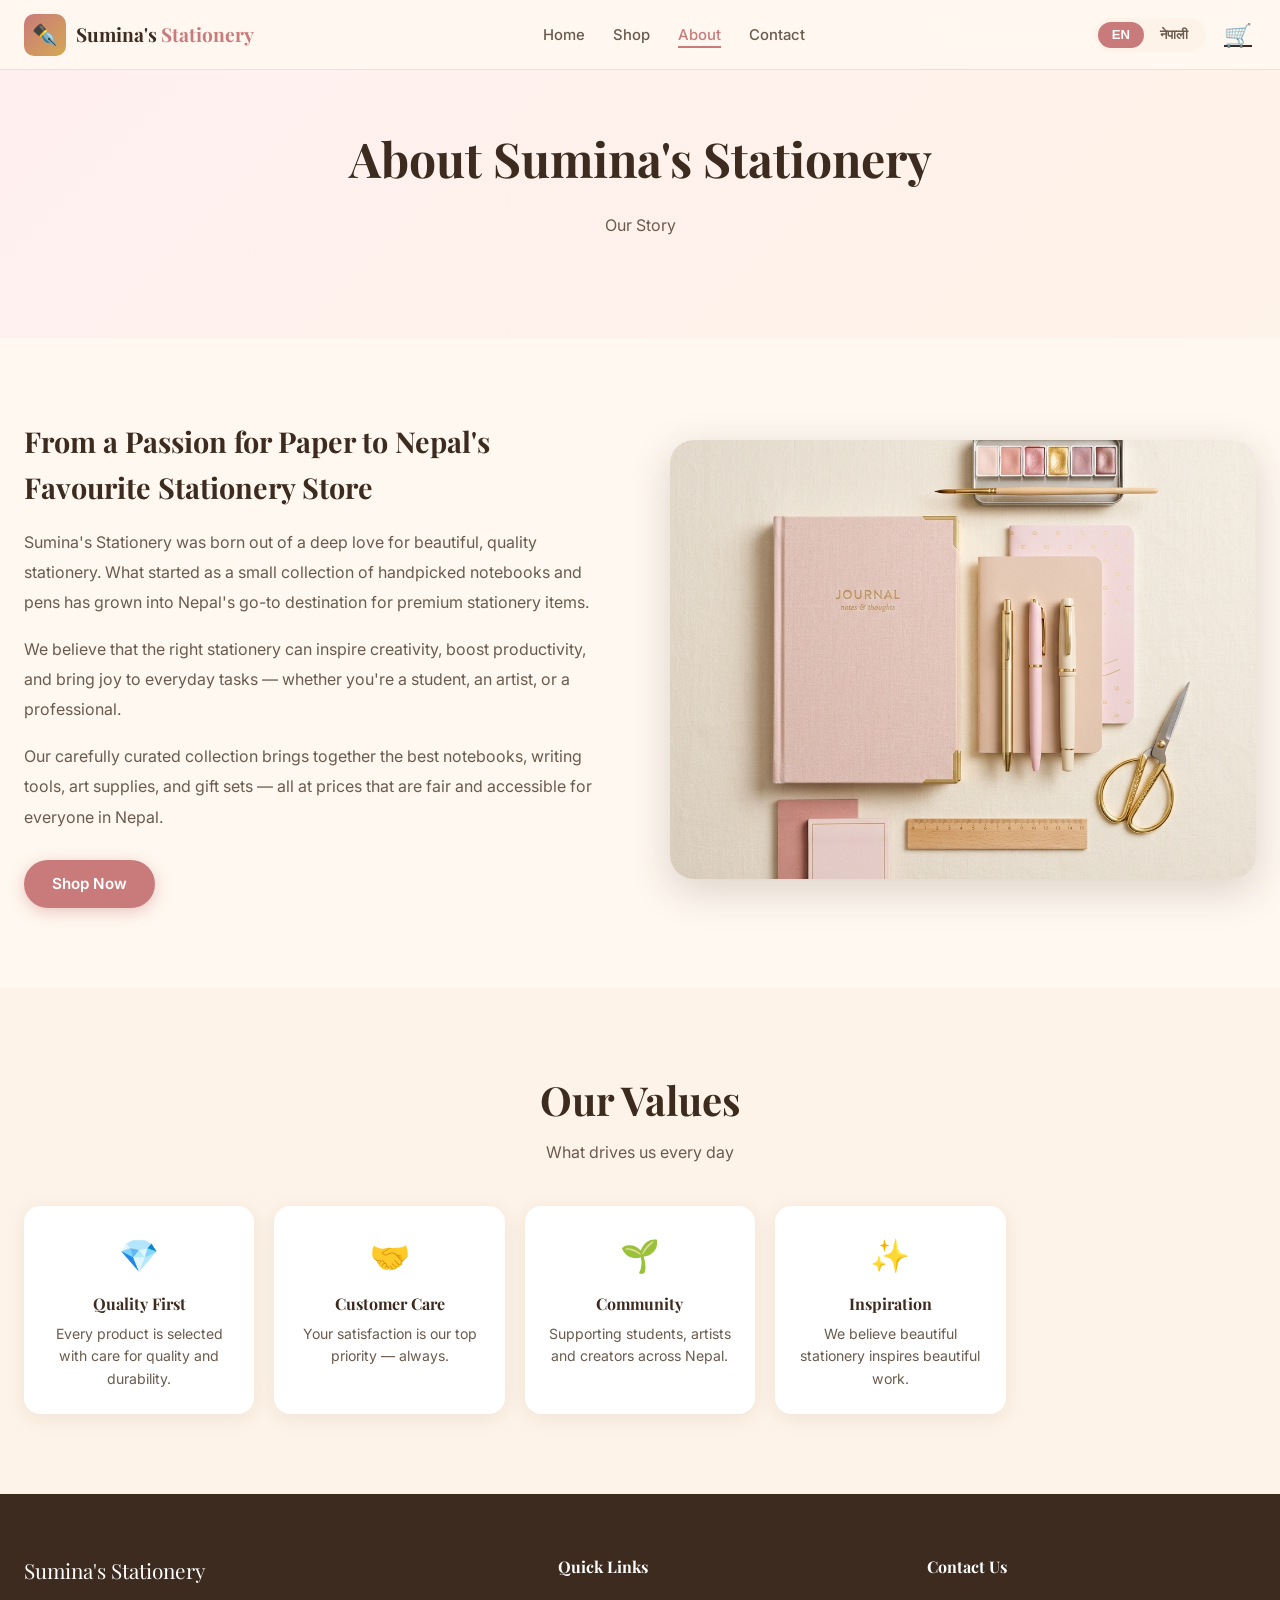
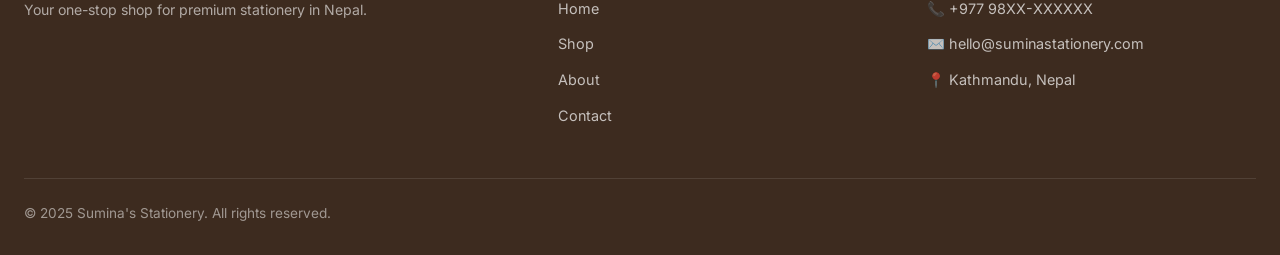
==== about.html @ b9348731 "Initial commit: Complete bilingual stationery shop website" ====
<!DOCTYPE html>
<html lang="en">
<head>
<meta charset="UTF-8">
<meta name="viewport" content="width=device-width, initial-scale=1.0">
<title>About — Sumina's Stationery</title>
<meta name="description" content="Learn about Sumina's Stationery — Nepal's favourite stationery shop.">
<link rel="stylesheet" href="css/style.css">
</head>
<body>

<nav class="navbar" id="navbar">
  <div class="container">
    <a href="index.html" class="nav-brand">
      <div class="nav-brand-icon">✒️</div>
      <span class="nav-brand-text">Sumina's <span>Stationery</span></span>
    </a>
    <ul class="nav-links" id="nav-links">
      <li><a href="index.html" data-key="nav_home">Home</a></li>
      <li><a href="shop.html" data-key="nav_shop">Shop</a></li>
      <li><a href="about.html" data-key="nav_about">About</a></li>
      <li><a href="contact.html" data-key="nav_contact">Contact</a></li>
    </ul>
    <div class="nav-actions">
      <div class="lang-toggle">
        <button class="lang-btn active" data-lang="en">EN</button>
        <button class="lang-btn" data-lang="np">नेपाली</button>
      </div>
      <a href="cart.html" class="cart-icon-btn">🛒<span class="cart-badge">0</span></a>
      <button class="menu-btn" id="menu-btn"><span></span><span></span><span></span></button>
    </div>
  </div>
</nav>

<div class="about-hero">
  <h1 class="about-title" data-key="about_title">About Sumina's Stationery</h1>
  <p class="section-sub" data-key="about_subtitle">Our Story</p>
</div>

<section>
  <div class="container">
    <div class="about-grid">
      <div class="about-text">
        <h2>From a Passion for Paper to Nepal's Favourite Stationery Store</h2>
        <p>Sumina's Stationery was born out of a deep love for beautiful, quality stationery. What started as a small collection of handpicked notebooks and pens has grown into Nepal's go-to destination for premium stationery items.</p>
        <p>We believe that the right stationery can inspire creativity, boost productivity, and bring joy to everyday tasks — whether you're a student, an artist, or a professional.</p>
        <p>Our carefully curated collection brings together the best notebooks, writing tools, art supplies, and gift sets — all at prices that are fair and accessible for everyone in Nepal.</p>
        <a href="shop.html" class="btn btn-primary" style="margin-top:12px;" data-key="hero_btn_shop">Shop Now</a>
      </div>
      <div>
        <img src="images/hero.jpg" alt="About Sumina's Stationery" style="width:100%;border-radius:24px;box-shadow:0 12px 40px rgba(61,43,31,.18);object-fit:cover;aspect-ratio:4/3;">
      </div>
    </div>
  </div>
</section>

<section class="section" style="background:var(--cream2);">
  <div class="container">
    <div class="text-center">
      <h2 class="section-title">Our Values</h2>
      <p class="section-sub">What drives us every day</p>
    </div>
    <div class="values-grid" style="margin-top:40px;">
      <div class="value-card">
        <div class="value-icon">💎</div>
        <h3>Quality First</h3>
        <p>Every product is selected with care for quality and durability.</p>
      </div>
      <div class="value-card">
        <div class="value-icon">🤝</div>
        <h3>Customer Care</h3>
        <p>Your satisfaction is our top priority — always.</p>
      </div>
      <div class="value-card">
        <div class="value-icon">🌱</div>
        <h3>Community</h3>
        <p>Supporting students, artists and creators across Nepal.</p>
      </div>
      <div class="value-card">
        <div class="value-icon">✨</div>
        <h3>Inspiration</h3>
        <p>We believe beautiful stationery inspires beautiful work.</p>
      </div>
    </div>
  </div>
</section>

<footer class="footer">
  <div class="container">
    <div class="footer-grid">
      <div>
        <div class="footer-brand-name">Sumina's Stationery</div>
        <p class="footer-tagline" data-key="footer_tagline">Your one-stop shop for premium stationery in Nepal.</p>
      </div>
      <div>
        <h4 data-key="footer_links">Quick Links</h4>
        <ul>
          <li><a href="index.html" data-key="nav_home">Home</a></li>
          <li><a href="shop.html" data-key="nav_shop">Shop</a></li>
          <li><a href="about.html" data-key="nav_about">About</a></li>
          <li><a href="contact.html" data-key="nav_contact">Contact</a></li>
        </ul>
      </div>
      <div>
        <h4 data-key="footer_contact">Contact Us</h4>
        <ul>
          <li><a href="#">📞 +977 98XX-XXXXXX</a></li>
          <li><a href="#">✉️ hello@suminastationery.com</a></li>
          <li><a href="#">📍 Kathmandu, Nepal</a></li>
        </ul>
      </div>
    </div>
    <div class="footer-bottom">
      <span class="footer-copy" data-key="footer_rights">© 2025 Sumina's Stationery. All rights reserved.</span>
    </div>
  </div>
</footer>

<script src="js/products.js"></script>
<script src="js/language.js"></script>
<script src="js/cart.js"></script>
<script src="js/main.js"></script>
</body>
</html>
---- css/style.css ----
@import url('https://fonts.googleapis.com/css2?family=Playfair+Display:wght@400;600;700&family=Inter:wght@300;400;500;600&display=swap');

*,*::before,*::after{margin:0;padding:0;box-sizing:border-box;}

:root{
  --primary:#C97B7B;--primary-light:#F2C4C4;--primary-bg:#FFF0F0;
  --secondary:#8FAF8F;--accent:#D4A853;--accent-light:#F0D79A;
  --cream:#FFF8F0;--cream2:#FEF3E8;--white:#FFFFFF;
  --dark:#3D2B1F;--medium:#6B5B4E;--light:#9B8B7E;--border:#EEE0D5;
  --font-h:'Playfair Display',serif;--font-b:'Inter',sans-serif;
  --r:16px;--r-sm:8px;--r-lg:28px;
  --sh:0 4px 20px rgba(61,43,31,.08);--sh-h:0 12px 40px rgba(61,43,31,.18);
  --tr:all .3s ease;--nav:70px;
}

html{scroll-behavior:smooth;}
body{font-family:var(--font-b);background:var(--cream);color:var(--dark);line-height:1.6;overflow-x:hidden;}

.container{max-width:1280px;margin:0 auto;padding:0 24px;}
.section{padding:80px 0;}
.section-title{font-family:var(--font-h);font-size:clamp(1.8rem,4vw,2.5rem);margin-bottom:8px;}
.section-sub{color:var(--medium);margin-bottom:40px;}
.text-center{text-align:center;}
.w-full{width:100%;}
.mt-sm{margin-top:12px;}

/* Buttons */
.btn{display:inline-flex;align-items:center;gap:8px;padding:12px 28px;border-radius:50px;font-weight:600;font-size:.95rem;cursor:pointer;transition:var(--tr);border:none;text-decoration:none;font-family:var(--font-b);}
.btn-primary{background:var(--primary);color:#fff;box-shadow:0 4px 15px rgba(201,123,123,.4);}
.btn-primary:hover{background:#B56868;transform:translateY(-2px);box-shadow:0 8px 25px rgba(201,123,123,.5);}
.btn-secondary{background:transparent;color:var(--primary);border:2px solid var(--primary);}
.btn-secondary:hover{background:var(--primary);color:#fff;transform:translateY(-2px);}
.btn-accent{background:var(--accent);color:#fff;box-shadow:0 4px 15px rgba(212,168,83,.4);}
.btn-accent:hover{background:#BF9340;transform:translateY(-2px);}

/* Badge */
.badge{display:inline-block;padding:4px 12px;border-radius:50px;font-size:.72rem;font-weight:700;text-transform:uppercase;letter-spacing:.5px;}
.badge-new{background:var(--secondary);color:#fff;}
.badge-sale{background:var(--primary);color:#fff;}
.badge-hot{background:var(--accent);color:#fff;}

/* Navbar */
.navbar{position:fixed;top:0;left:0;right:0;height:var(--nav);background:rgba(255,248,240,.93);backdrop-filter:blur(20px);border-bottom:1px solid var(--border);z-index:1000;transition:var(--tr);}
.navbar.scrolled{box-shadow:var(--sh);}
.navbar .container{height:100%;display:flex;align-items:center;justify-content:space-between;}
.nav-brand{display:flex;align-items:center;gap:10px;text-decoration:none;}
.nav-brand-icon{width:42px;height:42px;background:linear-gradient(135deg,var(--primary),var(--accent));border-radius:10px;display:flex;align-items:center;justify-content:center;color:#fff;font-size:1.3rem;}
.nav-brand-text{font-family:var(--font-h);font-size:1.2rem;color:var(--dark);font-weight:700;}
.nav-brand-text span{color:var(--primary);}
.nav-links{display:flex;align-items:center;gap:28px;list-style:none;}
.nav-links a{text-decoration:none;color:var(--medium);font-weight:500;font-size:.93rem;transition:var(--tr);position:relative;}
.nav-links a::after{content:'';position:absolute;bottom:-4px;left:0;width:0;height:2px;background:var(--primary);transition:var(--tr);}
.nav-links a:hover,.nav-links a.active{color:var(--primary);}
.nav-links a:hover::after,.nav-links a.active::after{width:100%;}
.nav-actions{display:flex;align-items:center;gap:14px;}
.lang-toggle{display:flex;background:var(--cream2);border-radius:50px;padding:4px;gap:2px;}
.lang-btn{border:none;background:transparent;padding:5px 14px;border-radius:50px;cursor:pointer;font-weight:600;font-size:.82rem;color:var(--medium);transition:var(--tr);}
.lang-btn.active{background:var(--primary);color:#fff;}
.cart-icon-btn{position:relative;background:none;border:none;cursor:pointer;font-size:1.4rem;color:var(--dark);transition:var(--tr);padding:4px;}
.cart-icon-btn:hover{color:var(--primary);transform:scale(1.1);}
.cart-badge{position:absolute;top:-6px;right:-8px;background:var(--primary);color:#fff;font-size:.7rem;font-weight:700;min-width:18px;height:18px;border-radius:50%;display:flex;align-items:center;justify-content:center;display:none;}
.menu-btn{display:none;flex-direction:column;gap:5px;cursor:pointer;background:none;border:none;padding:4px;}
.menu-btn span{display:block;width:24px;height:2px;background:var(--dark);transition:var(--tr);}
.menu-btn.open span:nth-child(1){transform:rotate(45deg) translate(5px,5px);}
.menu-btn.open span:nth-child(2){opacity:0;}
.menu-btn.open span:nth-child(3){transform:rotate(-45deg) translate(5px,-5px);}

/* Hero */
.hero{min-height:100vh;padding-top:var(--nav);display:flex;align-items:center;position:relative;overflow:hidden;background:linear-gradient(135deg,var(--cream) 0%,var(--primary-bg) 50%,var(--cream2) 100%);}
.hero::before{content:'';position:absolute;top:-100px;right:-100px;width:600px;height:600px;background:radial-gradient(circle,rgba(232,160,160,.3) 0%,transparent 70%);animation:float 6s ease-in-out infinite;}
.hero::after{content:'';position:absolute;bottom:-100px;left:-50px;width:400px;height:400px;background:radial-gradient(circle,rgba(212,168,83,.2) 0%,transparent 70%);animation:float 8s ease-in-out infinite reverse;}
@keyframes float{0%,100%{transform:translateY(0);}50%{transform:translateY(-20px);}}
.hero-content{position:relative;z-index:1;max-width:600px;}
.hero-tag{display:inline-flex;align-items:center;gap:8px;background:rgba(201,123,123,.15);border:1px solid var(--primary-light);color:var(--primary);padding:6px 16px;border-radius:50px;font-size:.85rem;font-weight:600;margin-bottom:24px;}
.hero-title{font-family:var(--font-h);font-size:clamp(2.5rem,6vw,4rem);line-height:1.15;color:var(--dark);margin-bottom:20px;}
.hero-title em{color:var(--primary);font-style:normal;}
.hero-subtitle{font-size:1.1rem;color:var(--medium);margin-bottom:36px;max-width:500px;}
.hero-btns{display:flex;gap:14px;flex-wrap:wrap;}
.hero-img-wrap{position:relative;flex:1;display:flex;justify-content:center;align-items:center;}
.hero-img{width:100%;max-width:560px;border-radius:24px;box-shadow:var(--sh-h);object-fit:cover;aspect-ratio:4/3;animation:heroImg 1s ease;}
@keyframes heroImg{from{opacity:0;transform:translateY(20px);}to{opacity:1;transform:translateY(0);}}
.hero .container{display:flex;align-items:center;gap:60px;padding-top:40px;padding-bottom:40px;}

/* Categories */
.categories-grid{display:grid;grid-template-columns:repeat(auto-fill,minmax(180px,1fr));gap:20px;}
.cat-card{background:var(--white);border-radius:var(--r);overflow:hidden;cursor:pointer;transition:var(--tr);box-shadow:var(--sh);text-decoration:none;color:inherit;display:block;}
.cat-card:hover{transform:translateY(-6px);box-shadow:var(--sh-h);}
.cat-img{width:100%;height:140px;object-fit:cover;}
.cat-info{padding:14px 16px;}
.cat-icon{font-size:1.5rem;margin-bottom:4px;}
.cat-name{font-weight:600;font-size:.92rem;color:var(--dark);}

/* Product Cards */
.products-grid{display:grid;grid-template-columns:repeat(auto-fill,minmax(240px,1fr));gap:24px;}
.product-card{background:var(--white);border-radius:var(--r);overflow:hidden;cursor:pointer;transition:var(--tr);box-shadow:var(--sh);}
.product-card:hover{transform:translateY(-6px);box-shadow:var(--sh-h);}
.product-card:hover .quick-add-btn{bottom:0;}
.product-img-wrap{position:relative;overflow:hidden;}
.product-img{width:100%;height:220px;object-fit:cover;transition:transform .4s ease;}
.product-card:hover .product-img{transform:scale(1.04);}
.product-img-wrap .badge{position:absolute;top:12px;left:12px;}
.quick-add-btn{position:absolute;bottom:-50px;left:0;right:0;background:rgba(61,43,31,.85);color:#fff;border:none;padding:12px;cursor:pointer;font-weight:600;font-size:.9rem;transition:var(--tr);font-family:var(--font-b);}
.quick-add-btn:hover{background:var(--primary);}
.product-info{padding:16px;}
.product-category{font-size:.75rem;color:var(--light);text-transform:uppercase;letter-spacing:.5px;margin-bottom:4px;}
.product-name{font-family:var(--font-h);font-size:1rem;color:var(--dark);margin-bottom:10px;line-height:1.3;}
.product-price-row{display:flex;align-items:center;gap:10px;}
.product-price{font-weight:700;color:var(--primary);font-size:1.05rem;}
.product-old-price{text-decoration:line-through;color:var(--light);font-size:.88rem;}

/* Promo Banner */
.promo-section{background:linear-gradient(135deg,var(--dark) 0%,#6B3B2B 100%);color:#fff;padding:60px 0;position:relative;overflow:hidden;}
.promo-section::before{content:'✨';position:absolute;font-size:8rem;opacity:.05;right:5%;top:50%;transform:translateY(-50%);}
.promo-tag-label{background:var(--accent);color:#fff;padding:5px 14px;border-radius:50px;font-size:.78rem;font-weight:700;display:inline-block;margin-bottom:14px;}
.promo-title{font-family:var(--font-h);font-size:clamp(1.8rem,4vw,2.8rem);margin-bottom:14px;}
.promo-desc{opacity:.85;font-size:1rem;margin-bottom:28px;max-width:500px;}
.promo-section .container{display:flex;align-items:center;justify-content:space-between;gap:40px;flex-wrap:wrap;}

/* Why Us */
.why-grid{display:grid;grid-template-columns:repeat(auto-fill,minmax(220px,1fr));gap:24px;}
.why-card{background:var(--white);border-radius:var(--r);padding:28px 24px;text-align:center;box-shadow:var(--sh);transition:var(--tr);}
.why-card:hover{transform:translateY(-4px);box-shadow:var(--sh-h);}
.why-icon{font-size:2.5rem;margin-bottom:14px;}
.why-card h3{font-family:var(--font-h);font-size:1.1rem;margin-bottom:8px;}
.why-card p{color:var(--medium);font-size:.9rem;}

/* Shop Page */
.shop-header{background:linear-gradient(135deg,var(--primary-bg),var(--cream2));padding:100px 0 40px;text-align:center;}
.shop-controls{display:flex;align-items:center;gap:16px;flex-wrap:wrap;margin-bottom:32px;}
.search-bar{flex:1;min-width:200px;position:relative;}
.search-bar input{width:100%;padding:12px 16px 12px 44px;border:2px solid var(--border);border-radius:50px;font-family:var(--font-b);font-size:.95rem;background:var(--white);color:var(--dark);transition:var(--tr);}
.search-bar input:focus{outline:none;border-color:var(--primary);}
.search-bar::before{content:'🔍';position:absolute;left:16px;top:50%;transform:translateY(-50%);font-size:.9rem;}
.sort-select{padding:12px 16px;border:2px solid var(--border);border-radius:50px;font-family:var(--font-b);font-size:.92rem;background:var(--white);color:var(--dark);cursor:pointer;appearance:none;padding-right:36px;background-image:url("data:image/svg+xml,%3Csvg xmlns='http://www.w3.org/2000/svg' width='12' height='8'%3E%3Cpath d='M0 0l6 8 6-8z' fill='%236B5B4E'/%3E%3C/svg%3E");background-repeat:no-repeat;background-position:right 14px center;}
.sort-select:focus{outline:none;border-color:var(--primary);}
.cat-pills{display:flex;gap:10px;flex-wrap:wrap;margin-bottom:32px;}
.cat-pill{padding:8px 20px;border-radius:50px;border:2px solid var(--border);background:var(--white);color:var(--medium);font-weight:500;font-size:.88rem;cursor:pointer;transition:var(--tr);}
.cat-pill:hover,.cat-pill.active{background:var(--primary);border-color:var(--primary);color:#fff;}
.no-results{text-align:center;padding:60px 20px;color:var(--medium);}

/* Product Detail */
.product-detail{padding-top:calc(var(--nav)+40px);padding-bottom:80px;}
.product-detail-grid{display:grid;grid-template-columns:1fr 1fr;gap:60px;align-items:start;}
.detail-img{width:100%;border-radius:var(--r);box-shadow:var(--sh-h);object-fit:cover;aspect-ratio:1;}
.detail-cat{font-size:.78rem;color:var(--light);text-transform:uppercase;letter-spacing:.5px;margin-bottom:8px;}
.detail-title{font-family:var(--font-h);font-size:clamp(1.6rem,3vw,2.2rem);margin-bottom:16px;}
.detail-price-wrap{display:flex;align-items:center;gap:14px;margin-bottom:20px;}
.detail-price{font-size:1.8rem;font-weight:700;color:var(--primary);}
.detail-old-price{text-decoration:line-through;color:var(--light);font-size:1.1rem;}
.detail-desc{color:var(--medium);line-height:1.8;margin-bottom:28px;}
.detail-stock{display:inline-flex;align-items:center;gap:6px;font-size:.88rem;font-weight:600;color:var(--secondary);margin-bottom:24px;}
.detail-stock::before{content:'';width:8px;height:8px;border-radius:50%;background:var(--secondary);display:block;}
.qty-row{display:flex;align-items:center;gap:16px;margin-bottom:24px;}
.qty-label{font-weight:500;color:var(--medium);}
.qty-control{display:flex;align-items:center;gap:2px;border:2px solid var(--border);border-radius:50px;overflow:hidden;}
.qty-btn{background:none;border:none;width:36px;height:36px;cursor:pointer;font-size:1.1rem;color:var(--dark);transition:var(--tr);}
.qty-btn:hover{background:var(--primary);color:#fff;}
.qty-val{padding:0 12px;font-weight:600;min-width:32px;text-align:center;}
.detail-actions{display:flex;gap:14px;flex-wrap:wrap;}
.back-link{display:inline-flex;align-items:center;gap:6px;color:var(--medium);text-decoration:none;font-size:.9rem;margin-bottom:24px;transition:var(--tr);}
.back-link:hover{color:var(--primary);}

/* Cart */
.cart-page{padding-top:calc(var(--nav)+40px);padding-bottom:80px;}
.cart-layout{display:grid;grid-template-columns:1fr 360px;gap:40px;align-items:start;}
.cart-table{width:100%;border-collapse:collapse;}
.cart-table th{padding:12px 16px;text-align:left;font-size:.82rem;text-transform:uppercase;letter-spacing:.5px;color:var(--light);border-bottom:2px solid var(--border);}
.cart-row td{padding:16px;border-bottom:1px solid var(--border);vertical-align:middle;}
.cart-product-cell{display:flex;align-items:center;gap:14px;}
.cart-img{width:72px;height:72px;object-fit:cover;border-radius:var(--r-sm);}
.cart-product-name{font-weight:500;font-size:.95rem;}
.cart-remove-btn{background:none;border:none;color:var(--light);cursor:pointer;font-size:1rem;transition:var(--tr);padding:6px;}
.cart-remove-btn:hover{color:var(--primary);}
.cart-line-total{font-weight:700;color:var(--primary);}
.cart-empty{text-align:center;padding:80px 20px;}
.cart-empty-icon{font-size:4rem;margin-bottom:20px;}
.cart-empty h3{font-family:var(--font-h);font-size:1.5rem;margin-bottom:10px;}
.cart-empty p{color:var(--medium);margin-bottom:28px;}
.summary-card{background:var(--white);border-radius:var(--r);padding:28px;box-shadow:var(--sh);position:sticky;top:calc(var(--nav)+20px);}
.summary-title{font-family:var(--font-h);font-size:1.2rem;margin-bottom:20px;}
.summary-row{display:flex;justify-content:space-between;align-items:center;margin-bottom:14px;font-size:.95rem;}
.free-ship{color:var(--secondary);font-weight:600;}
.summary-divider{height:1px;background:var(--border);margin:16px 0;}
.grand-total{font-weight:700;font-size:1.05rem;}
.grand-total-price{color:var(--primary);font-size:1.2rem;}

/* Checkout */
.checkout-page{padding-top:calc(var(--nav)+40px);padding-bottom:80px;}
.checkout-grid{display:grid;grid-template-columns:1fr 380px;gap:40px;align-items:start;}
.form-card{background:var(--white);border-radius:var(--r);padding:32px;box-shadow:var(--sh);}
.form-card h2{font-family:var(--font-h);font-size:1.4rem;margin-bottom:24px;}
.form-group{margin-bottom:18px;}
.form-group label{display:block;font-size:.88rem;font-weight:600;color:var(--medium);margin-bottom:6px;}
.form-group input,.form-group select,.form-group textarea{width:100%;padding:12px 16px;border:2px solid var(--border);border-radius:var(--r-sm);font-family:var(--font-b);font-size:.95rem;color:var(--dark);background:var(--white);transition:var(--tr);}
.form-group input:focus,.form-group select:focus,.form-group textarea:focus{outline:none;border-color:var(--primary);}
.form-group textarea{resize:vertical;min-height:90px;}
.payment-options{display:flex;gap:12px;flex-wrap:wrap;margin-top:6px;}
.pay-option{flex:1;min-width:100px;border:2px solid var(--border);border-radius:var(--r-sm);padding:14px;text-align:center;cursor:pointer;transition:var(--tr);}
.pay-option:hover,.pay-option.active{border-color:var(--primary);background:var(--primary-bg);}
.pay-option input{display:none;}
.pay-icon{font-size:1.5rem;display:block;margin-bottom:4px;}
.pay-label{font-size:.82rem;font-weight:600;color:var(--dark);}
.order-success{display:none;text-align:center;padding:60px 20px;}
.order-success.show{display:block;}
.success-icon{font-size:5rem;margin-bottom:20px;animation:pop .5s ease;}
@keyframes pop{from{transform:scale(0);}to{transform:scale(1);}}
.success-title{font-family:var(--font-h);font-size:2rem;margin-bottom:12px;}
.success-msg{color:var(--medium);margin-bottom:32px;}

/* About */
.about-hero{background:linear-gradient(135deg,var(--primary-bg),var(--cream2));padding:120px 0 60px;text-align:center;}
.about-title{font-family:var(--font-h);font-size:clamp(2rem,5vw,3rem);margin-bottom:16px;}
.about-grid{display:grid;grid-template-columns:1fr 1fr;gap:60px;align-items:center;padding:80px 0;}
.about-text h2{font-family:var(--font-h);font-size:1.8rem;margin-bottom:16px;}
.about-text p{color:var(--medium);line-height:1.9;margin-bottom:16px;}
.values-grid{display:grid;grid-template-columns:repeat(auto-fill,minmax(200px,1fr));gap:20px;}
.value-card{background:var(--white);border-radius:var(--r);padding:24px;box-shadow:var(--sh);text-align:center;}
.value-icon{font-size:2rem;margin-bottom:10px;}
.value-card h3{font-family:var(--font-h);font-size:1rem;margin-bottom:6px;}
.value-card p{color:var(--medium);font-size:.88rem;}

/* Contact */
.contact-hero{background:linear-gradient(135deg,var(--primary-bg),var(--cream2));padding:120px 0 60px;text-align:center;}
.contact-grid{display:grid;grid-template-columns:1fr 1fr;gap:60px;padding:80px 0;}
.contact-info h2{font-family:var(--font-h);font-size:1.6rem;margin-bottom:20px;}
.contact-item{display:flex;gap:14px;align-items:flex-start;margin-bottom:20px;}
.contact-item-icon{font-size:1.4rem;margin-top:2px;}
.contact-item-text p{color:var(--medium);font-size:.9rem;}
.contact-item-text strong{display:block;font-weight:600;margin-bottom:2px;}

/* Footer */
.footer{background:var(--dark);color:rgba(255,255,255,.85);padding:60px 0 30px;}
.footer-grid{display:grid;grid-template-columns:1.5fr 1fr 1fr;gap:40px;margin-bottom:40px;}
.footer-brand-name{font-family:var(--font-h);font-size:1.3rem;color:#fff;margin-bottom:10px;}
.footer-tagline{font-size:.88rem;opacity:.7;line-height:1.7;}
.footer h4{font-family:var(--font-h);font-size:1rem;color:#fff;margin-bottom:16px;}
.footer ul{list-style:none;}
.footer ul li{margin-bottom:10px;}
.footer ul a{color:rgba(255,255,255,.7);text-decoration:none;font-size:.9rem;transition:var(--tr);}
.footer ul a:hover{color:var(--primary-light);}
.footer-bottom{border-top:1px solid rgba(255,255,255,.1);padding-top:24px;display:flex;justify-content:space-between;align-items:center;flex-wrap:wrap;gap:12px;}
.footer-copy{font-size:.85rem;opacity:.6;}
.social-links{display:flex;gap:12px;}
.social-link{width:36px;height:36px;background:rgba(255,255,255,.1);border-radius:50%;display:flex;align-items:center;justify-content:center;color:#fff;text-decoration:none;transition:var(--tr);font-size:.9rem;}
.social-link:hover{background:var(--primary);}

/* Toast */
.cart-toast{position:fixed;bottom:30px;left:50%;transform:translateX(-50%) translateY(100px);background:var(--dark);color:#fff;padding:12px 28px;border-radius:50px;font-weight:600;opacity:0;transition:all .4s ease;z-index:9999;white-space:nowrap;}
.cart-toast.show{opacity:1;transform:translateX(-50%) translateY(0);}

/* Page Top Padding */
.page-top{padding-top:var(--nav);}

/* Responsive */
@media(max-width:900px){
  .hero .container{flex-direction:column;text-align:center;}
  .hero-btns{justify-content:center;}
  .hero-img-wrap{width:100%;}
  .product-detail-grid{grid-template-columns:1fr;}
  .cart-layout{grid-template-columns:1fr;}
  .checkout-grid{grid-template-columns:1fr;}
  .about-grid{grid-template-columns:1fr;}
  .contact-grid{grid-template-columns:1fr;}
  .footer-grid{grid-template-columns:1fr;}
  .promo-section .container{flex-direction:column;text-align:center;}
}
@media(max-width:768px){
  .nav-links{display:none;position:fixed;top:var(--nav);left:0;right:0;background:var(--cream);flex-direction:column;padding:20px 24px;border-bottom:1px solid var(--border);box-shadow:var(--sh);gap:16px;z-index:999;}
  .nav-links.open{display:flex;}
  .menu-btn{display:flex;}
  .products-grid{grid-template-columns:repeat(auto-fill,minmax(160px,1fr));gap:16px;}
  .product-img{height:160px;}
  .section{padding:50px 0;}
  .cart-table th:nth-child(2),.cart-row td:nth-child(2){display:none;}
}
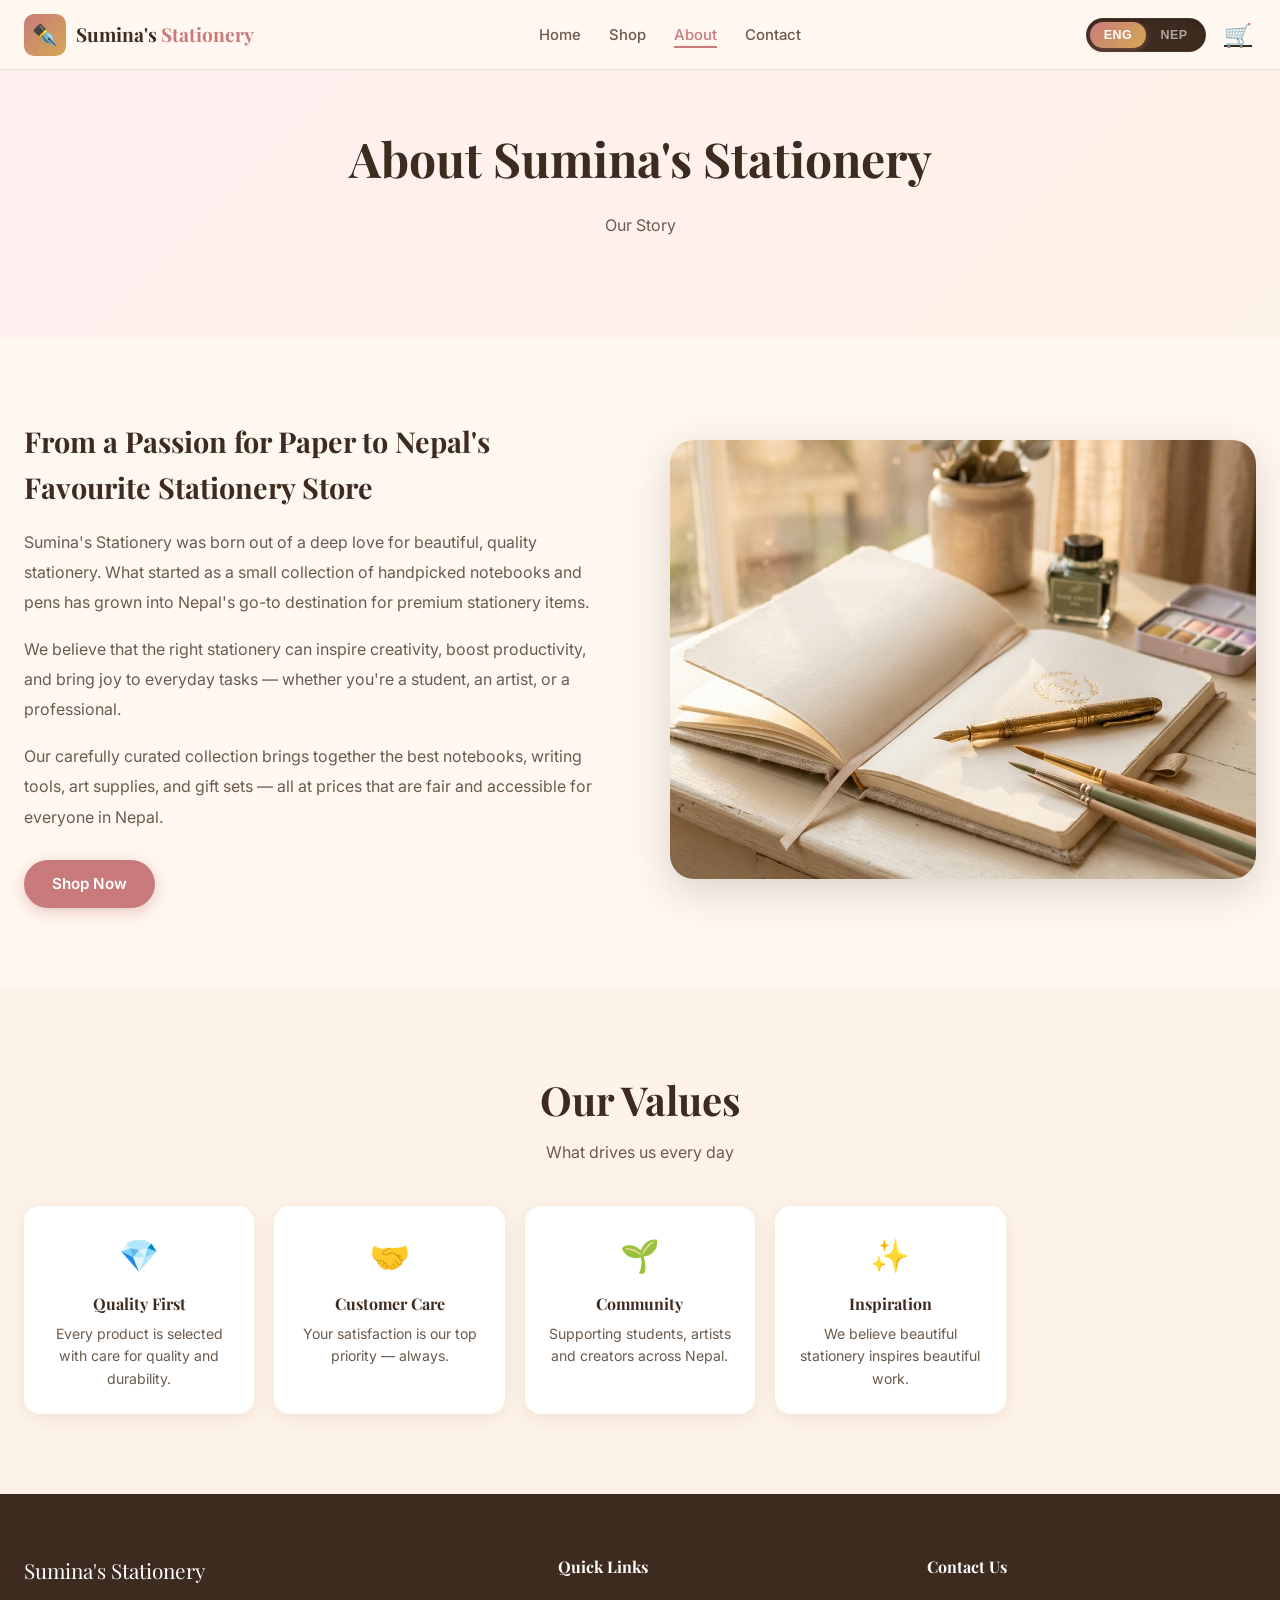
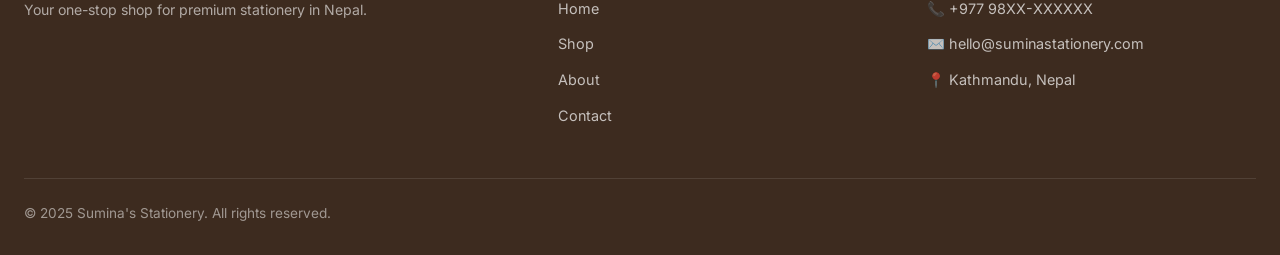
==== commit 98c06617: "feat: upgrade language toggle switcher to premium sliding pill design" ====
--- a/about.html
+++ b/about.html
@@ -23,8 +23,9 @@
     </ul>
     <div class="nav-actions">
       <div class="lang-toggle">
-        <button class="lang-btn active" data-lang="en">EN</button>
-        <button class="lang-btn" data-lang="np">नेपाली</button>
+        <div class="lang-slider"></div>
+        <button class="lang-btn active" data-lang="en">ENG</button>
+        <button class="lang-btn" data-lang="np">NEP</button>
       </div>
       <a href="cart.html" class="cart-icon-btn">🛒<span class="cart-badge">0</span></a>
       <button class="menu-btn" id="menu-btn"><span></span><span></span><span></span></button>
--- a/css/style.css
+++ b/css/style.css
@@ -53,9 +53,11 @@
 .nav-links a:hover,.nav-links a.active{color:var(--primary);}
 .nav-links a:hover::after,.nav-links a.active::after{width:100%;}
 .nav-actions{display:flex;align-items:center;gap:14px;}
-.lang-toggle{display:flex;background:var(--cream2);border-radius:50px;padding:4px;gap:2px;}
-.lang-btn{border:none;background:transparent;padding:5px 14px;border-radius:50px;cursor:pointer;font-weight:600;font-size:.82rem;color:var(--medium);transition:var(--tr);}
-.lang-btn.active{background:var(--primary);color:#fff;}
+.lang-toggle{position:relative;display:flex;background:var(--dark);border-radius:50px;padding:3px;width:120px;height:34px;border:1px solid rgba(255,255,255,.05);box-shadow:inset 0 2px 4px rgba(0,0,0,.2);user-select:none;}
+.lang-slider{position:absolute;top:3px;left:3px;width:calc(50% - 3px);height:calc(100% - 6px);background:linear-gradient(135deg,var(--primary),var(--accent));border-radius:50px;transition:transform .3s cubic-bezier(0.4,0,0.2,1);z-index:1;box-shadow:0 2px 6px rgba(201,123,123,.4);}
+.lang-toggle:has(.lang-btn[data-lang="np"].active) .lang-slider{transform:translateX(100%);}
+.lang-btn{position:relative;flex:1;border:none;background:transparent;padding:0;height:100%;border-radius:50px;cursor:pointer;font-weight:600;font-size:.78rem;color:rgba(255,248,240,.6);transition:color .3s ease;z-index:2;text-align:center;text-transform:uppercase;letter-spacing:.5px;}
+.lang-btn.active{color:#fff;}
 .cart-icon-btn{position:relative;background:none;border:none;cursor:pointer;font-size:1.4rem;color:var(--dark);transition:var(--tr);padding:4px;}
 .cart-icon-btn:hover{color:var(--primary);transform:scale(1.1);}
 .cart-badge{position:absolute;top:-6px;right:-8px;background:var(--primary);color:#fff;font-size:.7rem;font-weight:700;min-width:18px;height:18px;border-radius:50%;display:flex;align-items:center;justify-content:center;display:none;}
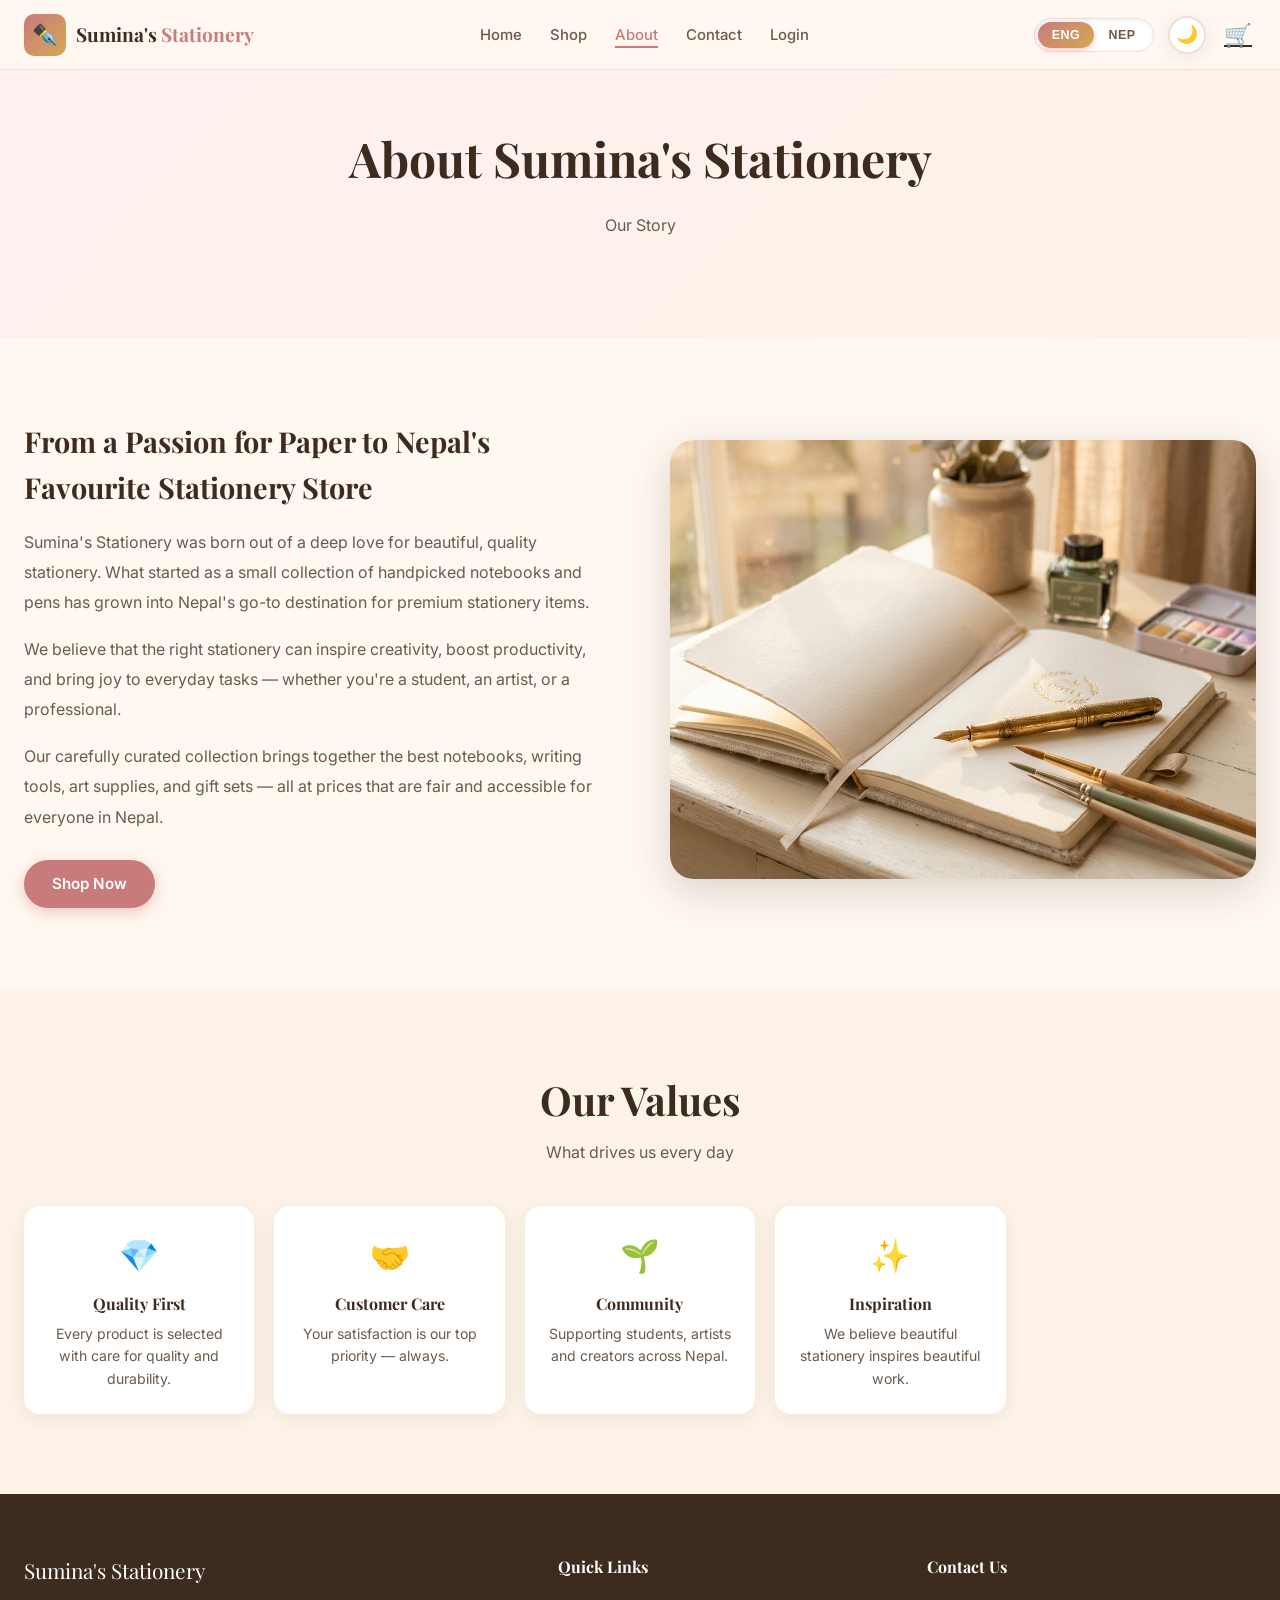
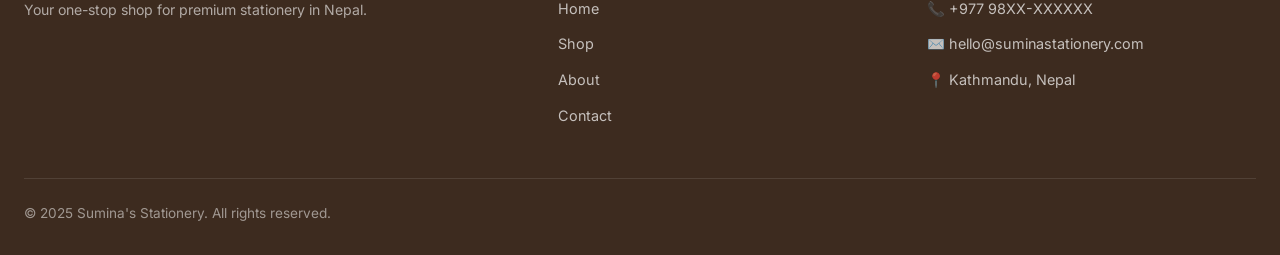
==== commit 401916b1: "Initial commit - Online Shopping project" ====
--- a/about.html
+++ b/about.html
@@ -27,6 +27,10 @@
         <button class="lang-btn active" data-lang="en">ENG</button>
         <button class="lang-btn" data-lang="np">NEP</button>
       </div>
+      <button id="theme-toggle" class="theme-toggle-btn" aria-label="Toggle Theme">
+        <span class="sun-icon">☀️</span>
+        <span class="moon-icon">🌙</span>
+      </button>
       <a href="cart.html" class="cart-icon-btn">🛒<span class="cart-badge">0</span></a>
       <button class="menu-btn" id="menu-btn"><span></span><span></span><span></span></button>
     </div>
@@ -42,10 +46,10 @@
   <div class="container">
     <div class="about-grid">
       <div class="about-text">
-        <h2>From a Passion for Paper to Nepal's Favourite Stationery Store</h2>
-        <p>Sumina's Stationery was born out of a deep love for beautiful, quality stationery. What started as a small collection of handpicked notebooks and pens has grown into Nepal's go-to destination for premium stationery items.</p>
-        <p>We believe that the right stationery can inspire creativity, boost productivity, and bring joy to everyday tasks — whether you're a student, an artist, or a professional.</p>
-        <p>Our carefully curated collection brings together the best notebooks, writing tools, art supplies, and gift sets — all at prices that are fair and accessible for everyone in Nepal.</p>
+        <h2 data-key="about_main_title">From a Passion for Paper to Nepal's Favourite Stationery Store</h2>
+        <p data-key="about_main_p1">Sumina's Stationery was born out of a deep love for beautiful, quality stationery. What started as a small collection of handpicked notebooks and pens has grown into Nepal's go-to destination for premium stationery items.</p>
+        <p data-key="about_main_p2">We believe that the right stationery can inspire creativity, boost productivity, and bring joy to everyday tasks — whether you're a student, an artist, or a professional.</p>
+        <p data-key="about_main_p3">Our carefully curated collection brings together the best notebooks, writing tools, art supplies, and gift sets — all at prices that are fair and accessible for everyone in Nepal.</p>
         <a href="shop.html" class="btn btn-primary" style="margin-top:12px;" data-key="hero_btn_shop">Shop Now</a>
       </div>
       <div>
@@ -58,29 +62,29 @@
 <section class="section" style="background:var(--cream2);">
   <div class="container">
     <div class="text-center">
-      <h2 class="section-title">Our Values</h2>
-      <p class="section-sub">What drives us every day</p>
+      <h2 class="section-title" data-key="values_title">Our Values</h2>
+      <p class="section-sub" data-key="values_subtitle">What drives us every day</p>
     </div>
     <div class="values-grid" style="margin-top:40px;">
       <div class="value-card">
         <div class="value-icon">💎</div>
-        <h3>Quality First</h3>
-        <p>Every product is selected with care for quality and durability.</p>
+        <h3 data-key="about_val1_title">Quality First</h3>
+        <p data-key="about_val1_desc">Every product is selected with care for quality and durability.</p>
       </div>
       <div class="value-card">
         <div class="value-icon">🤝</div>
-        <h3>Customer Care</h3>
-        <p>Your satisfaction is our top priority — always.</p>
+        <h3 data-key="about_val2_title">Customer Care</h3>
+        <p data-key="about_val2_desc">Your satisfaction is our top priority — always.</p>
       </div>
       <div class="value-card">
         <div class="value-icon">🌱</div>
-        <h3>Community</h3>
-        <p>Supporting students, artists and creators across Nepal.</p>
+        <h3 data-key="about_val3_title">Community</h3>
+        <p data-key="about_val3_desc">Supporting students, artists and creators across Nepal.</p>
       </div>
       <div class="value-card">
         <div class="value-icon">✨</div>
-        <h3>Inspiration</h3>
-        <p>We believe beautiful stationery inspires beautiful work.</p>
+        <h3 data-key="about_val4_title">Inspiration</h3>
+        <p data-key="about_val4_desc">We believe beautiful stationery inspires beautiful work.</p>
       </div>
     </div>
   </div>
--- a/css/style.css
+++ b/css/style.css
@@ -2,15 +2,103 @@
 
 *,*::before,*::after{margin:0;padding:0;box-sizing:border-box;}
 
-:root{
-  --primary:#C97B7B;--primary-light:#F2C4C4;--primary-bg:#FFF0F0;
-  --secondary:#8FAF8F;--accent:#D4A853;--accent-light:#F0D79A;
-  --cream:#FFF8F0;--cream2:#FEF3E8;--white:#FFFFFF;
-  --dark:#3D2B1F;--medium:#6B5B4E;--light:#9B8B7E;--border:#EEE0D5;
-  --font-h:'Playfair Display',serif;--font-b:'Inter',sans-serif;
-  --r:16px;--r-sm:8px;--r-lg:28px;
-  --sh:0 4px 20px rgba(61,43,31,.08);--sh-h:0 12px 40px rgba(61,43,31,.18);
-  --tr:all .3s ease;--nav:70px;
+:root {
+  /* ========================================== */
+  /* LIGHT THEME (Default)                      */
+  /* ========================================== */
+  --primary: #C97B7B;          /* Dusky Rose */
+  --primary-light: #F2C4C4;
+  --primary-bg: #FFF0F0;
+  --secondary: #8FAF8F;        /* Sage Green */
+  --accent: #D4A853;           /* Gold */
+  --accent-light: #F0D79A;
+  
+  --cream: #FFF8F0;            /* Warm Ivory */
+  --cream2: #FEF3E8;           /* Light Clay Cream */
+  --white: #FFFFFF;
+  
+  --dark: #3D2B1F;             /* Deep Charcoal Brown */
+  --medium: #6B5B4E;
+  --light: #9B8B7E;
+  --border: #EEE0D5;
+  
+  --footer-bg: var(--dark);
+  
+  /* Layout & Animations */
+  --font-h: 'Playfair Display', serif;
+  --font-b: 'Inter', sans-serif;
+  --r: 16px;
+  --r-sm: 8px;
+  --r-lg: 28px;
+  --tr: all .3s ease;
+  --nav: 70px;
+  
+  /* Dynamic Variables */
+  --nav-bg: rgba(255, 248, 240, 0.93);
+  --sh: 0 4px 20px rgba(61, 43, 31, 0.08);
+  --sh-h: 0 12px 40px rgba(61, 43, 31, 0.18);
+  
+  --btn-primary-sh: rgba(201, 123, 123, 0.4);
+  --btn-primary-sh-h: rgba(201, 123, 123, 0.5);
+  --btn-primary-hover: #B56868;
+  
+  --btn-accent-sh: rgba(212, 168, 83, 0.4);
+  --btn-accent-hover: #BF9340;
+  --btn-accent-sh-h: rgba(212, 168, 83, 0.5);
+  
+  --lang-slider-sh: rgba(201, 123, 123, 0.4);
+  
+  --hero-glow-1: rgba(232, 160, 160, 0.3);
+  --hero-glow-2: rgba(212, 168, 83, 0.2);
+  --hero-tag-bg: rgba(201, 123, 123, 0.15);
+  --hero-tag-border: var(--primary-light);
+  --quick-add-bg: rgba(61, 43, 31, 0.85);
+  --promo-bg: linear-gradient(135deg, var(--dark) 0%, #6B3B2B 100%);
+}
+
+[data-theme="dark"] {
+  /* ========================================== */
+  /* DARK THEME (Midnight Emerald)              */
+  /* ========================================== */
+  --primary: #5E9E82;          /* Sage Green */
+  --primary-light: #8ECBB0;
+  --primary-bg: #1A2B23;
+  --secondary: #D08E75;        /* Warm Terracotta/Clay */
+  --accent: #D4A353;           /* Gold */
+  --accent-light: #F0D79A;
+  
+  --cream: #121614;            /* Dark Ink / Green Obsidian */
+  --cream2: #1A211D;           /* Deep Charcoal Green */
+  --white: #222B26;            /* Muted Dark Card BG */
+  
+  --dark: #EAE8E4;             /* Warm Ivory Text */
+  --medium: #B8B2AA;           /* Soft Muted Text */
+  --light: #8C867F;
+  --border: #2E3A33;
+  
+  --footer-bg: #0B0E0C;
+  
+  /* Dynamic Variables */
+  --nav-bg: rgba(18, 22, 20, 0.93);
+  --sh: 0 4px 20px rgba(18, 22, 20, 0.25);
+  --sh-h: 0 12px 40px rgba(18, 22, 20, 0.45);
+  
+  --btn-primary-sh: rgba(94, 158, 130, 0.3);
+  --btn-primary-sh-h: rgba(94, 158, 130, 0.4);
+  --btn-primary-hover: #4C856C;
+  
+  --btn-accent-sh: rgba(212, 168, 83, 0.3);
+  --btn-accent-hover: #BF9340;
+  --btn-accent-sh-h: rgba(212, 168, 83, 0.4);
+  
+  --lang-slider-sh: rgba(94, 158, 130, 0.3);
+  
+  --hero-glow-1: rgba(94, 158, 130, 0.15);
+  --hero-glow-2: rgba(212, 168, 83, 0.12);
+  --hero-tag-bg: rgba(94, 158, 130, 0.12);
+  --hero-tag-border: rgba(94, 158, 130, 0.25);
+  --quick-add-bg: rgba(18, 22, 20, 0.90);
+  --promo-bg: linear-gradient(135deg, var(--cream2) 0%, #302617 100%);
 }
 
 html{scroll-behavior:smooth;}
@@ -26,12 +114,12 @@
 
 /* Buttons */
 .btn{display:inline-flex;align-items:center;gap:8px;padding:12px 28px;border-radius:50px;font-weight:600;font-size:.95rem;cursor:pointer;transition:var(--tr);border:none;text-decoration:none;font-family:var(--font-b);}
-.btn-primary{background:var(--primary);color:#fff;box-shadow:0 4px 15px rgba(201,123,123,.4);}
-.btn-primary:hover{background:#B56868;transform:translateY(-2px);box-shadow:0 8px 25px rgba(201,123,123,.5);}
+.btn-primary{background:var(--primary);color:#fff;box-shadow:0 4px 15px var(--btn-primary-sh);}
+.btn-primary:hover{background:var(--btn-primary-hover);transform:translateY(-2px);box-shadow:0 8px 25px var(--btn-primary-sh-h);}
 .btn-secondary{background:transparent;color:var(--primary);border:2px solid var(--primary);}
 .btn-secondary:hover{background:var(--primary);color:#fff;transform:translateY(-2px);}
-.btn-accent{background:var(--accent);color:#fff;box-shadow:0 4px 15px rgba(212,168,83,.4);}
-.btn-accent:hover{background:#BF9340;transform:translateY(-2px);}
+.btn-accent{background:var(--accent);color:#fff;box-shadow:0 4px 15px var(--btn-accent-sh);}
+.btn-accent:hover{background:var(--btn-accent-hover);transform:translateY(-2px);box-shadow:0 8px 25px var(--btn-accent-sh-h);}
 
 /* Badge */
 .badge{display:inline-block;padding:4px 12px;border-radius:50px;font-size:.72rem;font-weight:700;text-transform:uppercase;letter-spacing:.5px;}
@@ -40,7 +128,7 @@
 .badge-hot{background:var(--accent);color:#fff;}
 
 /* Navbar */
-.navbar{position:fixed;top:0;left:0;right:0;height:var(--nav);background:rgba(255,248,240,.93);backdrop-filter:blur(20px);border-bottom:1px solid var(--border);z-index:1000;transition:var(--tr);}
+.navbar{position:fixed;top:0;left:0;right:0;height:var(--nav);background:var(--nav-bg);backdrop-filter:blur(20px);border-bottom:1px solid var(--border);z-index:1000;transition:var(--tr);}
 .navbar.scrolled{box-shadow:var(--sh);}
 .navbar .container{height:100%;display:flex;align-items:center;justify-content:space-between;}
 .nav-brand{display:flex;align-items:center;gap:10px;text-decoration:none;}
@@ -53,11 +141,14 @@
 .nav-links a:hover,.nav-links a.active{color:var(--primary);}
 .nav-links a:hover::after,.nav-links a.active::after{width:100%;}
 .nav-actions{display:flex;align-items:center;gap:14px;}
-.lang-toggle{position:relative;display:flex;background:var(--dark);border-radius:50px;padding:3px;width:120px;height:34px;border:1px solid rgba(255,255,255,.05);box-shadow:inset 0 2px 4px rgba(0,0,0,.2);user-select:none;}
-.lang-slider{position:absolute;top:3px;left:3px;width:calc(50% - 3px);height:calc(100% - 6px);background:linear-gradient(135deg,var(--primary),var(--accent));border-radius:50px;transition:transform .3s cubic-bezier(0.4,0,0.2,1);z-index:1;box-shadow:0 2px 6px rgba(201,123,123,.4);}
+.lang-toggle{position:relative;display:flex;background:var(--white);border:1px solid var(--border);border-radius:50px;padding:3px;width:120px;height:34px;box-shadow:inset 0 2px 4px rgba(0,0,0,.05);user-select:none;}
+[data-theme="dark"] .lang-toggle{background:rgba(255,255,255,0.05);border-color:rgba(255,255,255,0.05);box-shadow:inset 0 2px 4px rgba(0,0,0,.4);}
+.lang-slider{position:absolute;top:3px;left:3px;width:calc(50% - 3px);height:calc(100% - 6px);background:linear-gradient(135deg,var(--primary),var(--accent));border-radius:50px;transition:transform .3s cubic-bezier(0.4,0,0.2,1);z-index:1;box-shadow:0 2px 6px var(--lang-slider-sh);}
 .lang-toggle:has(.lang-btn[data-lang="np"].active) .lang-slider{transform:translateX(100%);}
-.lang-btn{position:relative;flex:1;border:none;background:transparent;padding:0;height:100%;border-radius:50px;cursor:pointer;font-weight:600;font-size:.78rem;color:rgba(255,248,240,.6);transition:color .3s ease;z-index:2;text-align:center;text-transform:uppercase;letter-spacing:.5px;}
+.lang-btn{position:relative;flex:1;border:none;background:transparent;padding:0;height:100%;border-radius:50px;cursor:pointer;font-weight:600;font-size:.78rem;color:var(--medium);transition:color .3s ease;z-index:2;text-align:center;text-transform:uppercase;letter-spacing:.5px;}
 .lang-btn.active{color:#fff;}
+[data-theme="dark"] .lang-btn{color:rgba(234,232,228,.6);}
+[data-theme="dark"] .lang-btn.active{color:#fff;}
 .cart-icon-btn{position:relative;background:none;border:none;cursor:pointer;font-size:1.4rem;color:var(--dark);transition:var(--tr);padding:4px;}
 .cart-icon-btn:hover{color:var(--primary);transform:scale(1.1);}
 .cart-badge{position:absolute;top:-6px;right:-8px;background:var(--primary);color:#fff;font-size:.7rem;font-weight:700;min-width:18px;height:18px;border-radius:50%;display:flex;align-items:center;justify-content:center;display:none;}
@@ -69,11 +160,11 @@
 
 /* Hero */
 .hero{min-height:100vh;padding-top:var(--nav);display:flex;align-items:center;position:relative;overflow:hidden;background:linear-gradient(135deg,var(--cream) 0%,var(--primary-bg) 50%,var(--cream2) 100%);}
-.hero::before{content:'';position:absolute;top:-100px;right:-100px;width:600px;height:600px;background:radial-gradient(circle,rgba(232,160,160,.3) 0%,transparent 70%);animation:float 6s ease-in-out infinite;}
-.hero::after{content:'';position:absolute;bottom:-100px;left:-50px;width:400px;height:400px;background:radial-gradient(circle,rgba(212,168,83,.2) 0%,transparent 70%);animation:float 8s ease-in-out infinite reverse;}
+.hero::before{content:'';position:absolute;top:-100px;right:-100px;width:600px;height:600px;background:radial-gradient(circle,var(--hero-glow-1) 0%,transparent 70%);animation:float 6s ease-in-out infinite;}
+.hero::after{content:'';position:absolute;bottom:-100px;left:-50px;width:400px;height:400px;background:radial-gradient(circle,var(--hero-glow-2) 0%,transparent 70%);animation:float 8s ease-in-out infinite reverse;}
 @keyframes float{0%,100%{transform:translateY(0);}50%{transform:translateY(-20px);}}
 .hero-content{position:relative;z-index:1;max-width:600px;}
-.hero-tag{display:inline-flex;align-items:center;gap:8px;background:rgba(201,123,123,.15);border:1px solid var(--primary-light);color:var(--primary);padding:6px 16px;border-radius:50px;font-size:.85rem;font-weight:600;margin-bottom:24px;}
+.hero-tag{display:inline-flex;align-items:center;gap:8px;background:var(--hero-tag-bg);border:1px solid var(--hero-tag-border);color:var(--primary);padding:6px 16px;border-radius:50px;font-size:.85rem;font-weight:600;margin-bottom:24px;}
 .hero-title{font-family:var(--font-h);font-size:clamp(2.5rem,6vw,4rem);line-height:1.15;color:var(--dark);margin-bottom:20px;}
 .hero-title em{color:var(--primary);font-style:normal;}
 .hero-subtitle{font-size:1.1rem;color:var(--medium);margin-bottom:36px;max-width:500px;}
@@ -101,7 +192,7 @@
 .product-img{width:100%;height:220px;object-fit:cover;transition:transform .4s ease;}
 .product-card:hover .product-img{transform:scale(1.04);}
 .product-img-wrap .badge{position:absolute;top:12px;left:12px;}
-.quick-add-btn{position:absolute;bottom:-50px;left:0;right:0;background:rgba(61,43,31,.85);color:#fff;border:none;padding:12px;cursor:pointer;font-weight:600;font-size:.9rem;transition:var(--tr);font-family:var(--font-b);}
+.quick-add-btn{position:absolute;bottom:-50px;left:0;right:0;background:var(--quick-add-bg);color:#fff;border:none;padding:12px;cursor:pointer;font-weight:600;font-size:.9rem;transition:var(--tr);font-family:var(--font-b);}
 .quick-add-btn:hover{background:var(--primary);}
 .product-info{padding:16px;}
 .product-category{font-size:.75rem;color:var(--light);text-transform:uppercase;letter-spacing:.5px;margin-bottom:4px;}
@@ -111,7 +202,7 @@
 .product-old-price{text-decoration:line-through;color:var(--light);font-size:.88rem;}
 
 /* Promo Banner */
-.promo-section{background:linear-gradient(135deg,var(--dark) 0%,#6B3B2B 100%);color:#fff;padding:60px 0;position:relative;overflow:hidden;}
+.promo-section{background:var(--promo-bg);color:#fff;padding:60px 0;position:relative;overflow:hidden;}
 .promo-section::before{content:'✨';position:absolute;font-size:8rem;opacity:.05;right:5%;top:50%;transform:translateY(-50%);}
 .promo-tag-label{background:var(--accent);color:#fff;padding:5px 14px;border-radius:50px;font-size:.78rem;font-weight:700;display:inline-block;margin-bottom:14px;}
 .promo-title{font-family:var(--font-h);font-size:clamp(1.8rem,4vw,2.8rem);margin-bottom:14px;}
@@ -231,7 +322,7 @@
 .contact-item-text strong{display:block;font-weight:600;margin-bottom:2px;}
 
 /* Footer */
-.footer{background:var(--dark);color:rgba(255,255,255,.85);padding:60px 0 30px;}
+.footer{background:var(--footer-bg);color:rgba(255,255,255,.85);padding:60px 0 30px;}
 .footer-grid{display:grid;grid-template-columns:1.5fr 1fr 1fr;gap:40px;margin-bottom:40px;}
 .footer-brand-name{font-family:var(--font-h);font-size:1.3rem;color:#fff;margin-bottom:10px;}
 .footer-tagline{font-size:.88rem;opacity:.7;line-height:1.7;}
@@ -275,3 +366,33 @@
   .section{padding:50px 0;}
   .cart-table th:nth-child(2),.cart-row td:nth-child(2){display:none;}
 }
+
+/* ========================================== */
+/* Theme Toggle Button Style                  */
+/* ========================================== */
+.theme-toggle-btn {
+  background: var(--white);
+  border: 2px solid var(--border);
+  color: var(--dark);
+  cursor: pointer;
+  width: 38px;
+  height: 38px;
+  border-radius: 50%;
+  display: flex;
+  align-items: center;
+  justify-content: center;
+  font-size: 1.1rem;
+  transition: var(--tr);
+  box-shadow: var(--sh);
+}
+.theme-toggle-btn:hover {
+  transform: translateY(-2px);
+  border-color: var(--primary);
+  box-shadow: var(--sh-h);
+}
+.theme-toggle-btn .sun-icon { display: none; }
+.theme-toggle-btn .moon-icon { display: block; }
+
+[data-theme="dark"] .theme-toggle-btn .sun-icon { display: block; }
+[data-theme="dark"] .theme-toggle-btn .moon-icon { display: none; }
+
